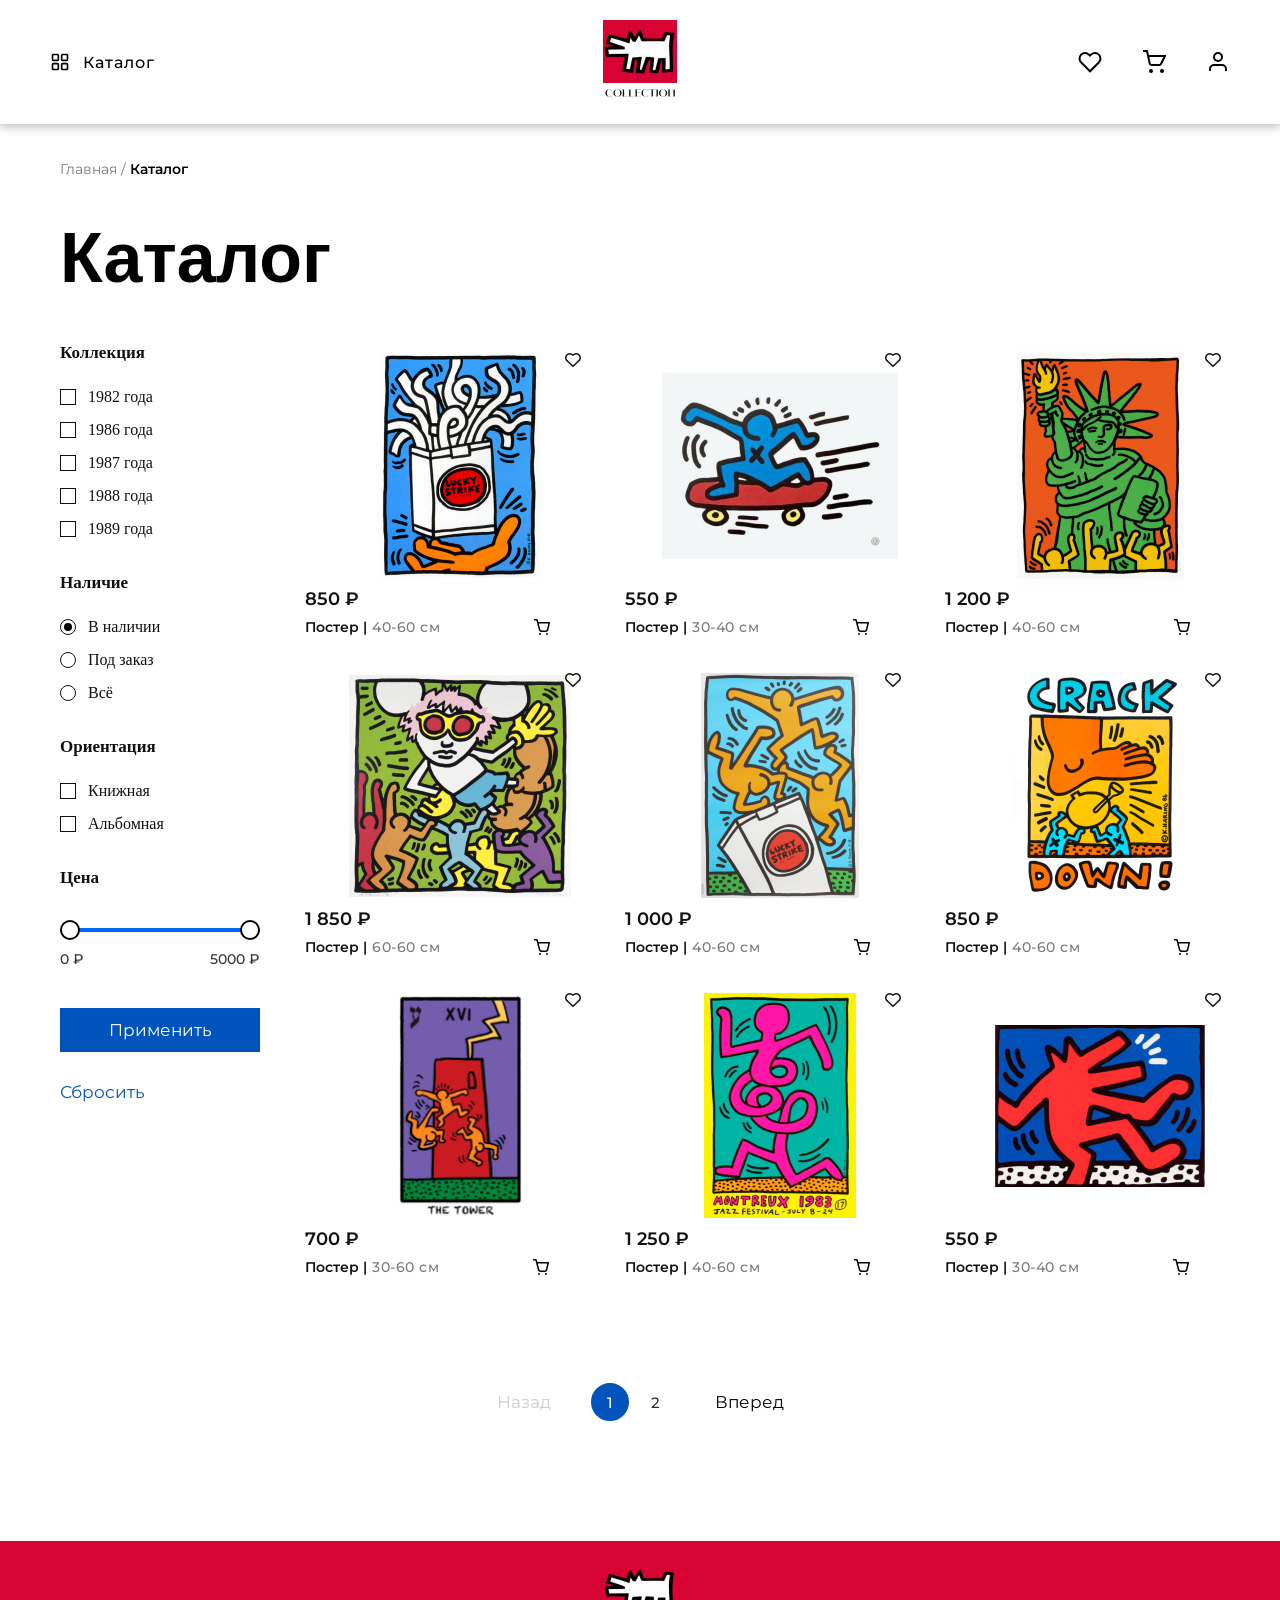
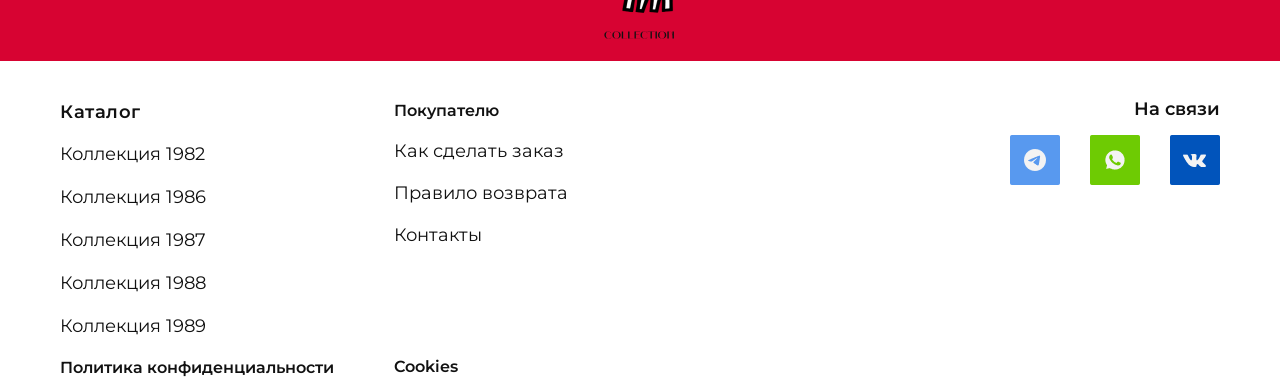
==== catalog.html @ 84c4f64f "Add files via upload" ====
<!DOCTYPE html>
<html lang="ru">

<head>
    <meta charset="UTF-8">
    <meta name="viewport" content="width=device-width, initial-scale=1.0">
    <title>Каталог | Постеры Кита Харинга</title>

    <link rel="preconnect" href="https://fonts.googleapis.com">
    <link rel="preconnect" href="https://fonts.gstatic.com" crossorigin>
    <link href="https://fonts.googleapis.com/css2?family=Montserrat:wght@300;400;500;600;700;800&display=swap"
        rel="stylesheet">


    <link rel="stylesheet" href="index.css">
    <link rel="stylesheet" href="catalog.css">
</head>

<body>
    <div class="container">
        <header class="site-header">
            <div class="header-left">
                <a href="catalog.html" class="catalog-link">
                    <svg width="20" height="20" viewBox="0 0 24 24" fill="none" stroke="currentColor" stroke-width="2"
                        style="margin-right: 8px; vertical-align: middle;">
                        <rect x="3" y="3" width="7" height="7" rx="1" />
                        <rect x="14" y="3" width="7" height="7" rx="1" />
                        <rect x="3" y="14" width="7" height="7" rx="1" />
                        <rect x="14" y="14" width="7" height="7" rx="1" />
                    </svg>
                    <span style="vertical-align: middle;">Каталог</span>
                </a>
            </div>

            <div class="header-center">
                <a href="index.html" class="logo-link">
                    <img src="logo.png" alt="Название сайта" class="logo-img">
                </a>
            </div>

            <div class="header-right">
                <a href="#" class="icon-link favorites-icon" id="favoritesIcon">
                    <svg width="24" height="24" viewBox="0 0 24 24" fill="none" stroke="currentColor" stroke-width="2">
                        <path
                            d="M20.84 4.61a5.5 5.5 0 0 0-7.78 0L12 5.67l-1.06-1.06a5.5 5.5 0 0 0-7.78 7.78l1.06 1.06L12 21.23l7.78-7.78 1.06-1.06a5.5 5.5 0 0 0 0-7.78z" />
                    </svg>
                    <span class="counter-badge favorites-counter" id="favoritesCounter">0</span>
                </a>
                <a href="#" class="icon-link cart-icon" id="cartIcon">
                    <svg width="24" height="24" viewBox="0 0 24 24" fill="none" stroke="currentColor" stroke-width="2">
                        <circle cx="9" cy="21" r="1" />
                        <circle cx="20" cy="21" r="1" />
                        <path d="M1 1h4l2.7 12.4a2 2 0 0 0 2 1.6h7.6a2 2 0 0 0 2-1.6L23 6H6" />
                    </svg>
                    <span class="counter-badge cart-counter" id="cartCounter">0</span>
                </a>
                <div id="userSection" class="user-section">
                </div>
            </div>
        </header>

        <div class="catalog-breadcrumbs">
            <a href="index.html">Главная</a> / <span>Каталог</span>
        </div>
        <h1 class="catalog-title">Каталог</h1>
        <div class="catalog-container">
            <div class="filters-sidebar">

                <div class="filter-section">
                    <div class="filter-section-title">Коллекция</div>
                    <div class="filter-options">
                        <label class="filter-checkbox">
                            <input type="checkbox" class="filter-input">
                            <span class="filter-checkmark"></span>
                            <span class="filter-label">1982 года</span>
                        </label>
                        <label class="filter-checkbox">
                            <input type="checkbox" class="filter-input">
                            <span class="filter-checkmark"></span>
                            <span class="filter-label">1986 года</span>
                        </label>
                        <label class="filter-checkbox">
                            <input type="checkbox" class="filter-input">
                            <span class="filter-checkmark"></span>
                            <span class="filter-label">1987 года</span>
                        </label>
                        <label class="filter-checkbox">
                            <input type="checkbox" class="filter-input">
                            <span class="filter-checkmark"></span>
                            <span class="filter-label">1988 года</span>
                        </label>
                        <label class="filter-checkbox">
                            <input type="checkbox" class="filter-input">
                            <span class="filter-checkmark"></span>
                            <span class="filter-label">1989 года</span>
                        </label>
                    </div>
                </div>

                <div class="filter-section">
                    <div class="filter-section-title">Наличие</div>
                    <div class="filter-options">
                        <label class="filter-radio">
                            <input type="radio" name="availability" class="filter-input" checked>
                            <span class="filter-radio-custom"></span>
                            <span class="filter-label">В наличии</span>
                        </label>
                        <label class="filter-radio">
                            <input type="radio" name="availability" class="filter-input">
                            <span class="filter-radio-custom"></span>
                            <span class="filter-label">Под заказ</span>
                        </label>
                        <label class="filter-radio">
                            <input type="radio" name="availability" class="filter-input">
                            <span class="filter-radio-custom"></span>
                            <span class="filter-label">Всё</span>
                        </label>
                    </div>
                </div>

                <div class="filter-section">
                    <div class="filter-section-title">Ориентация</div>
                    <div class="filter-options">
                        <label class="filter-checkbox">
                            <input type="checkbox" class="filter-input">
                            <span class="filter-checkmark"></span>
                            <span class="filter-label">Книжная</span>
                        </label>
                        <label class="filter-checkbox">
                            <input type="checkbox" class="filter-input">
                            <span class="filter-checkmark"></span>
                            <span class="filter-label">Альбомная</span>
                        </label>
                    </div>
                </div>


                <div class="filter-section">
                    <div class="filter-section-title">Цена</div>
                    <div class="price-range">
                        <div class="range-slider">
                            <div class="slider-track"></div>
                            <input type="range" class="range-min" min="0" max="5000" value="0" step="100">
                            <input type="range" class="range-max" min="0" max="5000" value="5000" step="100">
                        </div>
                        <div class="price-labels">
                            <span class="price-label min-label">0 ₽</span>
                            <span class="price-label max-label">5000 ₽</span>
                        </div>
                        <div class="price-inputs" style="display: none;">
                            <input type="text" class="price-input min-price" value="0">
                            <span class="price-dash">—</span>
                            <input type="text" class="price-input max-price" value="5000">
                        </div>
                    </div>
                </div>

                <div class="filter-buttons">
                    <button class="apply-filters-btn">Применить</button>
                    <div class="reset-link">Сбросить</div>
                </div>
            </div>

            <div class="products-grid" id="products-grid">
                <div class="catalog-poster-item" data-product-id="1" data-collection="1986" data-available="true"
                    data-orientation="portrait" data-price="850" data-id="1">
                    <div class="catalog-poster-block">
                        <div class="catalog-poster-heart">
                            <img src="сердце.png" alt="В избранное" class="catalog-heart-icon">
                        </div>
                        <div class="catalog-poster-inside">
                            <img src="12.png" alt="Постер 1" class="catalog-poster-img">
                        </div>
                    </div>
                    <div class="catalog-poster-bottom">
                        <div class="catalog-poster-price">850 ₽</div>
                        <div class="catalog-poster-info">
                            <span class="catalog-poster-title">
                                <span class="poster-label">Постер |</span>
                                <span class="poster-size">40-60 см</span>
                            </span>
                            <a href="#" class="catalog-poster-cart">
                                <img src="корзина.png" alt="Корзина" class="catalog-cart-icon">
                            </a>
                        </div>
                    </div>
                </div>

                <div class="catalog-poster-item" data-collection="1987" data-available="true"
                    data-orientation="portrait" data-price="550" data-id="2">
                    <div class="catalog-poster-block">
                        <div class="catalog-poster-heart">
                            <img src="сердце.png" alt="В избранное" class="catalog-heart-icon">
                        </div>
                        <div class="catalog-poster-inside">
                            <img src="22.png" alt="Постер 2" class="catalog-poster-img">
                        </div>
                    </div>
                    <div class="catalog-poster-bottom">
                        <div class="catalog-poster-price">550 ₽</div>
                        <div class="catalog-poster-info">
                            <span class="catalog-poster-title">
                                <span class="poster-label">Постер |</span>
                                <span class="poster-size">30-40 см</span>
                            </span>
                            <a href="#" class="catalog-poster-cart">
                                <img src="корзина.png" alt="Корзина" class="catalog-cart-icon">
                            </a>
                        </div>
                    </div>
                </div>

                <div class="catalog-poster-item" data-collection="1986" data-available="true"
                    data-orientation="portrait" data-price="1200" data-id="3">
                    <div class="catalog-poster-block">
                        <div class="catalog-poster-heart">
                            <img src="сердце.png" alt="В избранное" class="catalog-heart-icon">
                        </div>
                        <div class="catalog-poster-inside">
                            <img src="32.png" alt="Постер 3" class="catalog-poster-img">
                        </div>
                    </div>
                    <div class="catalog-poster-bottom">
                        <div class="catalog-poster-price">1 200 ₽</div>
                        <div class="catalog-poster-info">
                            <span class="catalog-poster-title">
                                <span class="poster-label">Постер |</span>
                                <span class="poster-size">40-60 см</span>
                            </span>
                            <a href="#" class="catalog-poster-cart">
                                <img src="корзина.png" alt="Корзина" class="catalog-cart-icon">
                            </a>
                        </div>
                    </div>
                </div>

                <div class="catalog-poster-item" data-collection="1986" data-available="true"
                    data-orientation="portrait" data-price="1850" data-id="4">
                    <div class="catalog-poster-block">
                        <div class="catalog-poster-heart">
                            <img src="сердце.png" alt="В избранное" class="catalog-heart-icon">
                        </div>
                        <div class="catalog-poster-inside">
                            <img src="42.png" alt="Постер 4" class="catalog-poster-img">
                        </div>
                    </div>
                    <div class="catalog-poster-bottom">
                        <div class="catalog-poster-price">1 850 ₽</div>
                        <div class="catalog-poster-info">
                            <span class="catalog-poster-title">
                                <span class="poster-label">Постер |</span>
                                <span class="poster-size">60-60 см</span>
                            </span>
                            <a href="product.html" class="catalog-poster-cart">
                                <img src="корзина.png" alt="Корзина" class="catalog-cart-icon">
                            </a>
                        </div>
                    </div>
                </div>

                <div class="catalog-poster-item" data-collection="1986" data-available="true"
                    data-orientation="portrait" data-price="1000" data-id="5">
                    <div class="catalog-poster-block">
                        <div class="catalog-poster-heart">
                            <img src="сердце.png" alt="В избранное" class="catalog-heart-icon">
                        </div>
                        <div class="catalog-poster-inside">
                            <img src="52.png" alt="Постер 5" class="catalog-poster-img">
                        </div>
                    </div>
                    <div class="catalog-poster-bottom">
                        <div class="catalog-poster-price">1 000 ₽</div>

                        <div class="catalog-poster-info">
                            <span class="catalog-poster-title">
                                <span class="poster-label">Постер |</span>
                                <span class="poster-size">40-60 см</span>
                            </span>
                            <a href="#" class="catalog-poster-cart">
                                <img src="корзина.png" alt="Корзина" class="catalog-cart-icon">
                            </a>
                        </div>
                    </div>
                </div>

                <div class="catalog-poster-item" data-collection="1986" data-available="true"
                    data-orientation="portrait" data-price="850" data-id="6">
                    <div class="catalog-poster-block">
                        <div class="catalog-poster-heart">
                            <img src="сердце.png" alt="В избранное" class="catalog-heart-icon">
                        </div>
                        <div class="catalog-poster-inside">
                            <img src="62.png" alt="Постер 6" class="catalog-poster-img">
                        </div>
                    </div>
                    <div class="catalog-poster-bottom">
                        <div class="catalog-poster-price">850 ₽</div>
                        <div class="catalog-poster-info">
                            <span class="catalog-poster-title">
                                <span class="poster-label">Постер |</span>
                                <span class="poster-size">40-60 см</span>
                            </span>
                            <a href="#" class="catalog-poster-cart">
                                <img src="корзина.png" alt="Корзина" class="catalog-cart-icon">
                            </a>
                        </div>
                    </div>
                </div>
                <div class="catalog-poster-item" data-collection="1986" data-available="true"
                    data-orientation="portrait" data-price="700" data-id="7">
                    <div class="catalog-poster-block">
                        <div class="catalog-poster-heart">
                            <img src="сердце.png" alt="В избранное" class="catalog-heart-icon">
                        </div>
                        <div class="catalog-poster-inside">
                            <img src="72.png" alt="Постер 6" class="catalog-poster-img">
                        </div>
                    </div>
                    <div class="catalog-poster-bottom">
                        <div class="catalog-poster-price">700 ₽</div>
                        <div class="catalog-poster-info">
                            <span class="catalog-poster-title">
                                <span class="poster-label">Постер |</span>
                                <span class="poster-size">30-60 см</span>
                            </span>
                            <a href="#" class="catalog-poster-cart">
                                <img src="корзина.png" alt="Корзина" class="catalog-cart-icon">
                            </a>
                        </div>
                    </div>
                </div>
                <div class="catalog-poster-item" data-collection="1986" data-available="true"
                    data-orientation="portrait" data-price="1250" data-id="8">
                    <div class="catalog-poster-block">
                        <div class="catalog-poster-heart">
                            <img src="сердце.png" alt="В избранное" class="catalog-heart-icon">
                        </div>
                        <div class="catalog-poster-inside">
                            <img src="82.png" alt="Постер 6" class="catalog-poster-img">
                        </div>
                    </div>
                    <div class="catalog-poster-bottom">
                        <div class="catalog-poster-price">1 250 ₽</div>
                        <div class="catalog-poster-info">
                            <span class="catalog-poster-title">
                                <span class="poster-label">Постер |</span>
                                <span class="poster-size">40-60 см</span>
                            </span>
                            <a href="#" class="catalog-poster-cart">
                                <img src="корзина.png" alt="Корзина" class="catalog-cart-icon">
                            </a>
                        </div>
                    </div>
                </div>
                <div class="catalog-poster-item" data-collection="1986" data-available="true"
                    data-orientation="portrait" data-price="550" data-id="9">
                    <div class="catalog-poster-block">
                        <div class="catalog-poster-heart">
                            <img src="сердце.png" alt="В избранное" class="catalog-heart-icon">
                        </div>
                        <div class="catalog-poster-inside">
                            <img src="92.png" alt="Постер 6" class="catalog-poster-img">
                        </div>
                    </div>
                    <div class="catalog-poster-bottom">
                        <div class="catalog-poster-price">550 ₽</div>
                        <div class="catalog-poster-info">
                            <span class="catalog-poster-title">
                                <span class="poster-label">Постер |</span>
                                <span class="poster-size">30-40 см</span>
                            </span>
                            <a href="#" class="catalog-poster-cart">
                                <img src="корзина.png" alt="Корзина" class="catalog-cart-icon">
                            </a>
                        </div>
                    </div>
                </div>
                <div class="catalog-poster-item" data-collection="1986" data-available="true"
                    data-orientation="portrait" data-price="450" data-id="10">
                    <div class="catalog-poster-block">
                        <div class="catalog-poster-heart">
                            <img src="сердце.png" alt="В избранное" class="catalog-heart-icon">
                        </div>
                        <div class="catalog-poster-inside">
                            <img src="102.png" alt="Постер 6" class="catalog-poster-img">
                        </div>
                    </div>
                    <div class="catalog-poster-bottom">
                        <div class="catalog-poster-price">450 ₽</div>
                        <div class="catalog-poster-info">
                            <span class="catalog-poster-title">
                                <span class="poster-label">Постер |</span>
                                <span class="poster-size">20-30 см</span>
                            </span>
                            <a href="#" class="catalog-poster-cart">
                                <img src="корзина.png" alt="Корзина" class="catalog-cart-icon">
                            </a>
                        </div>
                    </div>
                </div>
                <div class="catalog-poster-item" data-collection="1986" data-available="true"
                    data-orientation="portrait" data-price="1150" data-id="11">
                    <div class="catalog-poster-block">
                        <div class="catalog-poster-heart">
                            <img src="сердце.png" alt="В избранное" class="catalog-heart-icon">
                        </div>
                        <div class="catalog-poster-inside">
                            <img src="112.png" alt="Постер 6" class="catalog-poster-img">
                        </div>
                    </div>
                    <div class="catalog-poster-bottom">
                        <div class="catalog-poster-price">1 150 ₽</div>
                        <div class="catalog-poster-info">
                            <span class="catalog-poster-title">
                                <span class="poster-label">Постер |</span>
                                <span class="poster-size">50-60 см</span>
                            </span>
                            <a href="#" class="catalog-poster-cart">
                                <img src="корзина.png" alt="Корзина" class="catalog-cart-icon">
                            </a>
                        </div>
                    </div>
                </div>
                <div class="catalog-poster-item" data-collection="1986" data-available="true"
                    data-orientation="portrait" data-price="1350" data-id="12">
                    <div class="catalog-poster-block">
                        <div class="catalog-poster-heart">
                            <img src="сердце.png" alt="В избранное" class="catalog-heart-icon">
                        </div>
                        <div class="catalog-poster-inside">
                            <img src="122.png" alt="Постер 6" class="catalog-poster-img">
                        </div>
                    </div>
                    <div class="catalog-poster-bottom">
                        <div class="catalog-poster-price">1 350 ₽</div>
                        <div class="catalog-poster-info">
                            <span class="catalog-poster-title">
                                <span class="poster-label">Постер |</span>
                                <span class="poster-size">40-60 см</span>
                            </span>
                            <a href="#" class="catalog-poster-cart">
                                <img src="корзина.png" alt="Корзина" class="catalog-cart-icon">
                            </a>
                        </div>


                    </div>
                </div>
                <div class="catalog-poster-item" data-collection="1986" data-available="true"
                    data-orientation="portrait" data-price="850" data-id="13">
                    <div class="catalog-poster-block">
                        <div class="catalog-poster-heart">
                            <img src="сердце.png" alt="В избранное" class="catalog-heart-icon">
                        </div>
                        <div class="catalog-poster-inside">
                            <img src="image 55.png" alt="Постер 6" class="catalog-poster-img">
                        </div>
                    </div>
                    <div class="catalog-poster-bottom">
                        <div class="catalog-poster-price">850 ₽</div>
                        <div class="catalog-poster-info">
                            <span class="catalog-poster-title">
                                <span class="poster-label">Постер |</span>
                                <span class="poster-size">40-40 см</span>
                            </span>
                            <a href="#" class="catalog-poster-cart">
                                <img src="корзина.png" alt="Корзина" class="catalog-cart-icon">
                            </a>
                        </div>
                    </div>
                </div>
                <div class="catalog-poster-item" data-collection="1986" data-available="true"
                    data-orientation="portrait" data-price="550" data-id="14">
                    <div class="catalog-poster-block">
                        <div class="catalog-poster-heart">
                            <img src="сердце.png" alt="В избранное" class="catalog-heart-icon">
                        </div>
                        <div class="catalog-poster-inside">
                            <img src="image 60.png" alt="Постер 6" class="catalog-poster-img">
                        </div>
                    </div>
                    <div class="catalog-poster-bottom">
                        <div class="catalog-poster-price">550 ₽</div>
                        <div class="catalog-poster-info">
                            <span class="catalog-poster-title">
                                <span class="poster-label">Постер |</span>
                                <span class="poster-size">50-40 см</span>
                            </span>
                            <a href="#" class="catalog-poster-cart">
                                <img src="корзина.png" alt="Корзина" class="catalog-cart-icon">
                            </a>
                        </div>
                    </div>
                </div>
                <div class="catalog-poster-item" data-collection="1986" data-available="true"
                    data-orientation="portrait" data-price="650" data-id="15">
                    <div class="catalog-poster-block">
                        <div class="catalog-poster-heart">
                            <img src="сердце.png" alt="В избранное" class="catalog-heart-icon">
                        </div>
                        <div class="catalog-poster-inside">
                            <img src="image 47.png" alt="Постер 6" class="catalog-poster-img">
                        </div>
                    </div>
                    <div class="catalog-poster-bottom">
                        <div class="catalog-poster-price">650 ₽</div>
                        <div class="catalog-poster-info">
                            <span class="catalog-poster-title">
                                <span class="poster-label">Постер |</span>
                                <span class="poster-size">50-40 см</span>
                            </span>
                            <a href="#" class="catalog-poster-cart">
                                <img src="корзина.png" alt="Корзина" class="catalog-cart-icon">
                            </a>
                        </div>
                    </div>
                </div>
                <div class="catalog-poster-item" data-collection="1986" data-available="true"
                    data-orientation="portrait" data-price="550" data-id="16">
                    <div class="catalog-poster-block">
                        <div class="catalog-poster-heart">
                            <img src="сердце.png" alt="В избранное" class="catalog-heart-icon">
                        </div>
                        <div class="catalog-poster-inside">
                            <img src="image 48.png" alt="Постер 6" class="catalog-poster-img">
                        </div>
                    </div>
                    <div class="catalog-poster-bottom">
                        <div class="catalog-poster-price">550 ₽</div>
                        <div class="catalog-poster-info">
                            <span class="catalog-poster-title">
                                <span class="poster-label">Постер |</span>
                                <span class="poster-size">50-40 см</span>
                            </span>
                            <a href="#" class="catalog-poster-cart">
                                <img src="корзина.png" alt="Корзина" class="catalog-cart-icon">
                            </a>
                        </div>
                    </div>
                </div>
            </div>
        </div>

        <div class="pagination">
            <a href="#" class="pagination-prev">
                <span class="pagination-arrow-text">Назад</span>
            </a>

            <div class="pagination-pages">
                <a href="#" class="pagination-page active">1</a>
                <a href="#" class="pagination-page">2</a>
                <a href="#" class="pagination-page">3</a>
                <a href="#" class="pagination-page">4</a>
                <a href="#" class="pagination-page">5</a>
                <a href="#" class="pagination-page">6</a>
                <span class="pagination-dots">...</span>
                <a href="#" class="pagination-page">11</a>
            </div>

            <a href="#" class="pagination-next">
                <span class="pagination-arrow-text">Вперед</span>
            </a>
        </div>

        <script src="catalog.js"></script>
        <script src="index.js"></script>
</body>
<div class="footer-red-line">
    <img src="Group 1045948.png" alt="KEITH" class="footer-logo-img">
</div>

<div class="footer-info">
    <div class="footer-info-columns">
        <div class="footer-column">
            <div class="footer-copyright">Каталог</div>
            <div class="footer-policy">Коллекция 1982</div>
            <div class="footer-policy">Коллекция 1986</div>
            <div class="footer-policy">Коллекция 1987</div>
            <div class="footer-policy">Коллекция 1988</div>
            <div class="footer-policy">Коллекция 1989</div>
            <div class="footer-policy2">Политика конфиденциальности</div>
        </div>

        <div class="footer-column">
            <div class="footer-contacts">Покупателю</div>
            <div class="footer-phone">Как сделать заказ</div>
            <div class="footer-phone">Правило возврата</div>
            <div class="footer-phone">Контакты</div>
            <div class="footer-sell">Cookies</div>
        </div>
    </div>
</div>

<div class="footer-social">
    <div class="social-title">На связи</div>
    <div class="social-icons">
        <a href="#" class="social-icon">
            <img src="tg.png" alt="Telegram" class="social-img">
        </a>
        <a href="#" class="social-icon">
            <img src="phone.png" alt="WhatsApp" class="social-img">
        </a>
        <a href="#" class="social-icon">
            <img src="vk.png" alt="VK" class="social-img">
        </a>
    </div>
</div>
</div>
</footer>

</html>
---- index.css ----
* {
    margin: 0;
    padding: 0;
    box-sizing: border-box;
}

body {
    overflow-x: hidden;
    width: 100%;
    margin: 0;
    padding: 0 60px 40px 60px;
}

.container {
    max-width: 1400px;
    width: 100%;
    margin: 0 auto;
    overflow: visible;
    margin-top: 160px;
}


.site-header {
    display: flex;
    justify-content: space-between;
    align-items: center;
    padding: 20px 230px;
    margin-bottom: 40px;
    flex-wrap: wrap;
    position: fixed;
    top: 0;
    left: 0;
    right: 0;
    background-color: #ffffff;
    z-index: 1000;
    box-shadow: 0 2px 10px rgba(0, 0, 0, 0.3);
    box-sizing: border-box;
    width: 100%;
}

.header-left {
    flex: 1;
}

.catalog-link {
    font-family: 'Montserrat', sans-serif;
    font-size: 16px;
    font-weight: 500;
    text-decoration: none;
    color: #000;
    letter-spacing: 1px;
    padding-bottom: 5px;
    cursor: pointer;
}

.catalog-link:hover {
    color: #1066D0;
}

.header-center {
    flex: 1;
    display: flex;
    justify-content: center;
}

.logo {
    font-size: 200px;
    font-weight: 900;
    letter-spacing: 2px;
    text-transform: uppercase;
    color: #000;
    text-decoration: none;
    padding: 8px 20px;
    transition: all 0.3s;
}

.logo:hover {
    background-color: #000;
    color: #fff;
}

.header-right {
    flex: 1;
    display: flex;
    justify-content: flex-end;
    gap: 50px;
}

.icon-link {
    color: #000;
    text-decoration: none;
    transition: color 0.3s ease;
    line-height: 1;
}

.icon-link:hover {
    color: #0066ff;
}

.icon-link svg {
    display: block;
    width: 24px;
    height: 24px;
}


.icon-cart,
.icon-user {
    width: 22px;
    height: 22px;
    fill: none;
    stroke: currentColor;
    stroke-width: 2;
    stroke-linecap: round;
    stroke-linejoin: round;
}

.hero-section {
    display: flex;
    flex-wrap: wrap;
    justify-content: space-between;
    align-items: flex-start;
    margin-bottom: 80px;
    padding-bottom: 40px;
}

.title-block {
    flex: 0 0 auto;
    max-width: 40%;
}

.main-title {
    font-size: 180px;
    font-weight: 800;
    line-height: 0.9;
    text-transform: uppercase;
    color: #000;
    margin-bottom: 20px;
}

.main-title span {
    display: block;
}

.collection-block {
    display: flex;
    flex-direction: column;
    align-items: flex-start;
    gap: 10px;
    margin-top: 320px;
}

.collection-year {
    display: flex;
    align-items: baseline;
    gap: 10px;
}

.collection-text {
    font-family: 'Montserrat', sans-serif;
    font-size: 18px;
    font-weight: 400;
    color: #000;
}

.collection-number {
    font-family: 'Moniqa', sans-serif;
    font-weight: 800;
    font-size: 60px;
    color: #000;
    line-height: 1;
}

.watch-link {
    display: inline-block;
    font-family: 'Montserrat', sans-serif;
    font-size: 18px;
    font-weight: 400;
    color: #fff;
    background-color: #003cff;
    padding: 12px 52px;
    text-decoration: none;
    border-radius: 0px;
    transition: all 0.3s ease;
    border: none;
    margin-top: 5px;
}

.product-block {
    flex: 0 0 300px;
    background-color: #f5f5f5;
    padding: 25px;
    border: 1px solid #ddd;
}

.product-image-placeholder {
    width: 100%;
    height: 250px;
    background-color: #e0e0e0;
    margin-bottom: 15px;
    display: flex;
    align-items: flex-end;
    justify-content: flex-start;
    padding: 15px;
    font-size: 14px;
    color: #666;
    border: 1px solid #ccc;
    background-image: repeating-linear-gradient(45deg, #ccc 0px, #ccc 2px, transparent 2px, transparent 8px);
}

.product-code {
    font-size: 14px;
    color: #444;
    margin-bottom: 5px;
    letter-spacing: 1px;
}

.product-sizes {
    display: flex;
    gap: 15px;
    font-size: 20px;
    font-weight: bold;
    margin-top: 10px;
}

.product-sizes span {
    cursor: default;
}

.stats-numbers {
    display: flex;
    gap: 30px;
    font-size: 22px;
    margin: 40px 0;
    padding: 20px 0;
    font-family: 'Moniqa', sans-serif;
    font-weight: 800;
    align-items: center;
    position: relative;
    left: 0;
    left: 1180px;
    right: 50px;
    margin-top: -580px;
    margin-bottom: 1000px;
}


.stats-numbers span {
    color: #000;
    display: inline-block;
    line-height: 1;
    vertical-align: middle;
}

.stats-numbers .highlight {
    color: #00aa00;
    font-size: 30px;
    font-weight: 800;
    position: relative;
    top: -1px;
    transform: translateY(-5px);
}


@font-face {
    font-family: 'Moniqa';
    src: url('fonts/OpenType-PS (OTF)/Moniqa-Display.otf') format('opentype');
    font-weight: 500;
    font-style: normal;
}

@font-face {
    font-family: 'Moniqa';
    src: url('fonts/OpenType-PS (OTF)/Moniqa-BoldDisplay.otf') format('opentype');
    font-weight: 700;
    font-style: normal;
}

.main-title,
.text-part {
    margin-left: 40px;
    font-family: 'Moniqa', sans-serif;
    font-weight: 700;
    word-spacing: 0.15em;
    font-size: 200px;
    text-transform: uppercase;
}

.main-title {
    display: flex;
    align-items: center;
    font-size: 180px;
    font-weight: 800;
    line-height: 0.9;
    letter-spacing: 5px;
    text-transform: uppercase;
    color: #000;
}

.hash {
    font-size: 0.8em;
    margin-right: 5px;
}

.text-part {
    margin-left: 20px;
    display: flex;
    gap: 5px;
}

.main-title {
    display: flex;
    align-items: center;
    font-size: 180px;
    font-weight: 800;
    text-transform: uppercase;
    gap: 10px;
}

.t-poster-lines {
    position: relative;
    display: inline-block;
    width: 100px;
    height: 160px;
    margin-left: 15px;
}

.t-poster-lines::before {
    content: '';
    position: absolute;
    top: 5px;
    left: -25px;
    width: 100%;
    height: 1px;
    background-color: #000;
    z-index: 2;
}

.t-poster-lines::after {
    content: '';
    position: absolute;
    top: 5px;
    left: -7px;
    width: 10px;
    height: 598px;
    background-color: #000;
    z-index: 2;
}

.t-poster-lines .right-line {
    position: absolute;
    top: 5px;
    left: 60px;
    right: 0;
    width: 1600px;
    height: 1px;
    background-color: #000;
    z-index: 2;
}

.t-poster-lines .poster-image {
    position: absolute;
    top: -250px;
    left: 27px;
    right: -469px;
    bottom: -588px;
    background-image: url('87.png');
    background-size: contain;
    background-position: center;
    background-repeat: no-repeat;
    border: none;
    z-index: 1;
}

.pokazalos-text {
    font-family: 'Moniqa', sans-serif;
    font-style: italic;
    font-size: 250px;
    font-weight: 500;
    color: #000;
    text-transform: uppercase;
    letter-spacing: -0.02em;
    position: relative;
    top: 420px;
    left: 200px;
}



.content-section {
    display: flex;
    flex-wrap: wrap;
    gap: 60px;
    margin: 60px 0;
    justify-content: space-between;
    width: 100%;
    margin-top: -390px;
    position: relative;
    top: -80px;
}

.left-info {
    flex: 1 1 40%;
}

.artist-name {
    font-family: 'Moniqa', sans-serif;
    font-weight: 800;
    font-size: 87px;
    line-height: 1;
    margin-bottom: 34px;
    padding-left: 0px;
}

.artist-description {
    font-family: 'Montserrat', sans-serif;
    font-size: 18px;
    line-height: 1.5;
    max-width: 320px;
    color: #222;
    margin-bottom: 30px;
}

.right-quote {
    flex: 1 1 40%;
    display: flex;
    justify-content: flex-end;
    margin-top: -480px;
    top: 0;
    transform: none;
}


.photo-with-button {
    position: relative;
    width: 100%;
    max-width: 500px;
    margin: 0 auto;
    margin-left: 540px;
    margin-top: 30px;
}

.artist-photo {
    width: 100%;
    height: auto;

}

.artist-photo img {
    width: 862px;
    height: auto;
    display: block;
    height: 862px;
    object-fit: cover;
}

.read-article-overlay {
    position: absolute;
    bottom: 30%;
    left: -150px;
    display: inline-block;
    font-family: 'Montserrat', sans-serif;
    font-size: 18px;
    font-weight: 400;
    color: #ffffff;
    background-color: #0154BB;
    padding: 12px 52px;
    text-decoration: none;
    white-space: nowrap;
    z-index: 2;
    transition: all 0.3s ease;
}

.photo-caption {
    display: flex;
    justify-content: space-between;
    align-items: center;
    width: 100%;
    max-width: 500px;
    margin-top: 900px;
    font-family: 'Montserrat', sans-serif;
    padding: 0 5px;
}

.caption-left {
    font-size: 14px;
    color: #666;
    margin-left: -500px;
}

.pdf-placeholder {
    display: inline-block;
    padding: 4px 8px;
    border: 1px solid #999;
    font-size: 12px;
    text-transform: uppercase;
    position: relative;
    left: -20px;
}

.caption-right {
    display: flex;
    gap: 10px;
    font-size: 16px;
}

.caption-name {
    font-weight: 300;
    color: #111111;
}

.caption-year {
    font-weight: 300;
    color: #111111;
}

.popular-section {
    width: 100vw;
    position: relative;
    left: 50%;
    right: 50%;
    margin-left: -50vw;
    margin-right: -50vw;
    background-color: #ffffff;
    padding: 60px 0;
    overflow: hidden;
    box-sizing: border-box;
}

.popular-title {
    font-family: 'Moniqa', sans-serif;
    font-weight: 800;
    font-size: 84px;
    margin-bottom: 40px;

    max-width: 1400px;
    margin-left: auto;
    margin-right: auto;
    padding-left: 400px;
    width: 100%;
    box-sizing: border-box;
}

.posters-carousel {
    width: 100%;
    position: relative;
}

.posters-container {
    display: flex;
    gap: 0;
    overflow-x: auto;
    overflow-y: hidden;
    scroll-behavior: smooth;
    padding: 40px 0;
    cursor: grab;
    scrollbar-width: none;
    -webkit-overflow-scrolling: touch;
    overscroll-behavior-x: contain;
}

.posters-container::-webkit-scrollbar {
    display: none;
}

.posters-container::before {
    content: '';
    flex: 0 0 60px;
}

.posters-container::after {
    content: '';
    flex: 0 0 60px;
}

.poster-item {
    flex: 0 0 auto;
    width: 466px;
    text-align: center;
    margin: 0;
    padding: 0;
}

.poster-wrapper {
    position: relative;
    width: 100%;
    display: flex;
    justify-content: center;
    align-items: center;
}

.selection-frame {
    position: absolute;
    top: -25px;
    left: -25px;
    right: -25px;
    bottom: -25px;
    border: 4px solid #000;
    opacity: 0;
    transition: opacity 0.3s ease;
    z-index: 20;
    pointer-events: none;
}

.selection-frame::before,
.selection-frame::after {
    content: '';
    position: absolute;
    top: 50%;
    width: 24px;
    height: 24px;
    border-top: 4px solid #000;
    border-right: 4px solid #000;
    transform: translateY(-50%);
    pointer-events: auto;
    z-index: 30;
    cursor: pointer;
}

.selection-frame::before {
    left: -35px;
    transform: translateY(-50%) rotate(-135deg);
}

.selection-frame::after {
    right: -35px;
    transform: translateY(-50%) rotate(45deg);
}

.selection-frame::before:hover,
.selection-frame::after:hover {
    border-color: #666;
    transform: translateY(-50%) scale(1.1);
}

.poster-item.selected .selection-frame {
    opacity: 1;
}

.color-frame {
    width: 100%;
    height: 466px;
    padding: 110px;
    box-sizing: border-box;
    position: relative;
    z-index: 10;
}

.red-frame {
    background-color: #5899EF;
}

.blue-frame {
    background-color: #FAEB50;
}

.green-frame {
    background-color: #6ECB03;
}

.yellow-frame {
    background-color: #EC6F2D;
}

.purple-frame {
    background-color: #FAEB50;
}

.poster-placeholder {
    width: 100%;
    height: 100%;
    background-color: rgba(255, 255, 255, 0.2);
    border: 2px dashed rgba(255, 255, 255, 0.5);
    display: flex;
    align-items: center;
    justify-content: center;
}

.placeholder-text {
    font-family: 'Montserrat', sans-serif;
    font-size: 14px;
    color: #fff;
    text-shadow: 1px 1px 0 rgba(0, 0, 0, 0.2);
    text-transform: uppercase;
    text-align: center;
}

.poster-caption {
    font-family: 'Montserrat', sans-serif;
    font-size: 16px;
    font-weight: 300;
    color: #333;
    margin-top: 30px;
    z-index: 15;
}

.shops-section {
    margin: 80px 0;
    width: 100%;
}

.shops-title {
    font-family: 'Moniqa', sans-serif;
    font-weight: 800;
    font-size: 84px;
    margin-bottom: 80px;
    text-align: center;
    letter-spacing: 3px;
}

.shops-container {
    display: flex;
    gap: 40px;
    align-items: flex-start;
}

.shops-addresses {
    flex: 0 0 30%;
    display: flex;
    flex-direction: column;
    gap: 40px;

}

.shop-item {
    border-bottom: 1px solid #000;
    padding-bottom: 20px;
}

.address-street {
    font-family: 'Montserrat', sans-serif;
    font-weight: 500;
    font-size: 18px;
    color: #7A7A7A;
}

.address-place {
    font-family: 'Montserrat', sans-serif;
    font-weight: 600;
    font-size: 18px;
    color: #111111;

}

.address-type {
    font-family: 'Montserrat', sans-serif;
    font-weight: 400;
    font-size: 18px;
    color: #7A7A7A;
}

.shop-hours {
    font-family: 'Moniqa', sans-serif;
    font-weight: 500;
    font-size: 14px;
    color: #666;
}

.shops-map-container {
    flex: 0 0 70%;
    margin-left: 50px;
}

.map-image {
    width: 862px;
    height: 623px;
    border: 2px solid #000;
    margin-bottom: 20px;
    overflow: hidden;
}

.map-img {
    width: 100%;
    height: 100%;
    object-fit: cover;
    display: block;
}

.map-landmarks {
    display: flex;
    flex-wrap: wrap;
    gap: 10px 20px;
    padding: 10px 0;
}

.landmark {
    font-family: 'Montserrat', sans-serif;
    font-size: 14px;
    color: #444;
    position: relative;
    padding-left: 12px;
}

.landmark::before {
    content: "•";
    position: absolute;
    left: 0;
    color: #000;
    font-weight: bold;
}

.shop-card:first-child {
    background-color: #fff;
    padding: 20px;
    margin-bottom: 20px;
    position: relative;
    box-shadow: 0 0 25px -5px rgba(0, 0, 0, 0.4);
}

.shop-card:first-child::before {
    content: '';
    position: absolute;
    left: 0;
    top: 0;
    bottom: 0;
    width: 6px;
    background-color: #00aa00;
}

.shop-card-content {
    padding-left: 15px;
}

.shop-name {
    font-family: 'Moniqa', sans-serif;
    font-weight: 700;
    font-size: 40px;
    margin-bottom: 12px;
    color: #000;
}

.shop-address {
    font-family: 'Montserrat', sans-serif;
    font-weight: 400;
    font-size: 16px;
    line-height: 1.5;
    color: #333;
    margin-bottom: 20px;
}

.shop-status {
    display: flex;
    align-items: center;
    gap: 10px;
    margin-top: 15px;
}

.status-dot {
    width: 12px;
    height: 12px;
    background-color: #6ECB03;
    border-radius: 50%;
    display: inline-block;
}

.status-text {
    font-family: 'Montserrat', sans-serif;
    font-weight: 400;
    font-size: 18px;
    color: #111111;
}


.shops-addresses {
    flex: 0 0 30%;
    display: flex;
    flex-direction: column;
    gap: 20px;
}

.site-footer {
    margin-top: 80px;
    width: 100%;
    padding-bottom: 200px;
}

.footer-red-line {
    width: 100vw;
    position: relative;
    left: 50%;
    right: 50%;
    margin-left: -50vw;
    margin-right: -50vw;
    background-color: #D70332;
    height: 120px;
    display: flex;
    align-items: center;
    justify-content: center;
}

.footer-logo {
    font-family: 'Moniqa', sans-serif;
    font-weight: 800;
    font-size: 36px;
    color: #fff;
    text-transform: uppercase;
    letter-spacing: 4px;
    background-color: #000;
    padding: 8px 30px;
    display: inline-block;
}

.footer-bottom {
    max-width: 1400px;
    margin: 40px auto 0;
    padding: 0 60px 40px;
    display: flex;
    justify-content: space-between;
    flex-wrap: wrap;
    gap: 40px;
}

.footer-info {
    flex: 1;
    margin-top: 40px;
}

.footer-info-columns {
    display: flex;
    gap: 80px;
}

.footer-column {
    display: flex;
    flex-direction: column;
    gap: 20px;
}

.footer-copyright {
    font-family: 'Montserrat', sans-serif;
    font-weight: 600;
    font-size: 18px;
    color: #111111;
    letter-spacing: 0.5px;

}

.footer-policy {
    font-family: 'Montserrat', sans-serif;
    font-weight: 400;
    font-size: 18px;
    color: #111111;
    text-decoration: none;
    transition: color 0.3s ease;
    border-bottom: 1px solid transparent;
    cursor: pointer;
}

.footer-policy:hover {
    color: #0154BB;
}

.footer-policy2 {
    font-family: 'Montserrat', sans-serif;
    font-weight: 600;
    font-size: 16px;
    color: #111111;
    text-decoration: none;
    transition: color 0.3s ease;
    border-bottom: 1px solid transparent;
    cursor: pointer;
}

.footer-policy2:hover {
    color: #0154BB;
}

.footer-contacts {
    font-family: 'Montserrat', sans-serif;
    font-weight: 600;
    font-size: 16px;
    color: #111111;
}


.footer-phone {
    font-family: 'Montserrat', sans-serif;
    font-weight: 00;
    font-size: 18px;
    color: #111111;
    cursor: pointer;
}

.footer-phone:hover {
    color: #0154BB;
}

.footer-sell {
    font-family: 'Montserrat', sans-serif;
    font-weight: 600;
    font-size: 16px;
    color: #111111;
    line-height: 1.4;
    cursor: pointer;
    gap: 200px;
    margin-top: auto;
}

.footer-sell:hover {
    color: #0154BB;
}

.footer-social {
    display: flex;
    flex-direction: column;
    align-items: flex-end;
    gap: 15px;
    align-self: flex-start;
    margin-top: -270px;
}

.social-title {
    font-family: 'Montserrat', sans-serif;
    font-weight: 600;
    font-size: 18px;
    color: #111111;

}

.social-icons {
    display: flex;
    gap: 30px;
}

.social-icon {
    width: 50px;
    height: 50px;
    display: flex;
    align-items: center;
    justify-content: center;
    transition: all 0.3s ease;
}



.poster-image {
    transition: opacity 0.3s ease;
    opacity: 1;
}

.stats-numbers span {
    cursor: pointer;
    transition: all 0.3s ease;
}

.stats-numbers span:hover {
    transform: scale(1.1);
}

.stats-numbers .highlight {
    color: #00aa00;
    font-size: 30px;
    font-weight: 800;
    position: relative;
    top: -5px;
}

.cart-icon {
    position: relative;
}

.cart-counter {
    position: absolute;
    top: -8px;
    right: -8px;
    background-color: #ff0000;
    color: #fff;
    font-size: 12px;
    font-weight: bold;
    width: 18px;
    height: 18px;
    border-radius: 50%;
    display: flex;
    align-items: center;
    justify-content: center;
    font-family: 'Montserrat', sans-serif;
}

.header-right {
    flex: 1;
    display: flex;
    justify-content: flex-end;
    gap: 40px;
    align-items: center;
}

.icon-link {
    position: relative;
    color: #000;
    text-decoration: none;
    transition: color 0.3s ease;
}

.icon-link:hover {
    color: #0066ff;
}

.icon-link svg {
    width: 24px;
    height: 24px;
    display: block;
}

.counter-badge {
    position: absolute;
    top: -10px;
    right: -10px;
    color: #111111;
    font-size: 14px;
    font-weight: bold;
    font-family: 'Montserrat', sans-serif;
    display: none;
    background: none;
    min-width: auto;
    height: auto;
    padding: 0;
    border: none;
}

body.logged-in .counter-badge {
    display: block;
}

.heart-icon.active {
    content: url('сердце.png');
}

.auth-overlay {
    position: fixed;
    top: 0;
    left: 0;
    width: 100%;
    height: 100%;
    background-color: rgba(0, 0, 0, 0.5);
    display: flex;
    align-items: center;
    justify-content: center;
    z-index: 10000;
    opacity: 0;
    transition: opacity 0.3s ease;
}

.auth-overlay.active {
    opacity: 1;
}

.auth-modal {
    background-color: #fff;
    border: 3px solid #000;
    padding: 40px;
    max-width: 400px;
    width: 90%;
    transform: scale(0.9);
    transition: transform 0.3s ease;
}

.auth-overlay.active .auth-modal {
    transform: scale(1);
}

.auth-modal h3 {
    font-family: 'Montserrat', sans-serif;
    font-weight: 600;
    font-size: 30px;
    margin-bottom: 20px;
    text-align: center;
}

.auth-modal p {
    font-family: 'Montserrat', sans-serif;
    font-size: 14px;
    margin-bottom: 30px;
    text-align: center;
    line-height: 1.5;
    color: #333;
}

.auth-modal-buttons {
    display: flex;
    flex-direction: column;
    gap: 10px;
}

.auth-btn {
    padding: 12px;
    text-align: center;
    font-family: 'Montserrat', sans-serif;
    font-weight: 600;
    font-size: 16px;
    text-decoration: none;
    border: none;
    cursor: pointer;
    transition: all 0.3s ease;
}

.login-btn {
    background-color: #0154BB;
    color: #fff;
}

.login-btn:hover {
    background-color: #003c8f;
}

.register-btn {
    background-color: transparent;
    color: #000;
    border: 2px solid #000;
}

.register-btn:hover {
    background-color: #000;
    color: #fff;
}

.close-btn {
    background-color: transparent;
    color: #666;
}

.close-btn:hover {
    color: #000;
}

.action-notification {
    position: fixed;
    bottom: 20px;
    right: 20px;
    background-color: #0154BB;
    color: #fff;
    padding: 15px 25px;
    border: 2px solid #000;
    font-family: 'Montserrat', sans-serif;
    font-size: 14px;
    z-index: 10001;
    transform: translateX(100%);
    transition: transform 0.3s ease;
}

.action-notification.show {
    transform: translateX(0);
}




@media (max-width: 1340px) {

    .container {
        margin-top: 160px;
    }

    .main-title {
        font-size: 150px;
    }

    .collection-block {
        margin-top: 250px;
        margin-bottom: 100px;
    }

    .stats-numbers {
        left: 800px !important;
        margin-top: -500px !important;
        margin-bottom: 800px !important;
        gap: 25px;
    }

    .pokazalos-text {
        font-size: 200px;
        top: 380px;
        left: 150px;
    }

    .content-section {
        margin-top: -350px;
    }

    .right-quote {
        margin-top: -430px;
    }

    .photo-with-button {
        margin-left: 400px;
    }

    .artist-photo img {
        width: 776px;
        height: 767px;
    }

    .read-article-overlay {
        left: -120px;
    }

    .photo-caption {
        margin-top: 730px;
        margin-right: 100px;
    }

    .caption-left {
        margin-left: -500px;
    }

    .popular-title {
        padding-left: 500px;
        font-size: 70px;
    }

    .shops-map-container {
        margin-left: 30px;
    }

    .map-image {
        width: 776px;
        height: 561px;
    }

    .footer-social {
        margin-top: -280px;
    }

    .footer-info-columns {
        gap: 60px;
    }

    .site-header {
        padding: 20px 50px;
    }
}
---- catalog.css ----
.catalog-breadcrumbs {
    font-family: 'Montserrat', sans-serif;
    font-size: 14px;
    color: #7A7A7A;
    margin: 30px 0 20px;
    font-weight: 400;
    margin-bottom: 55px;
}

.catalog-breadcrumbs a {
    color: #7A7A7A;
    text-decoration: none;
}

.catalog-breadcrumbs a:hover {
    color: #111111;
    text-decoration: underline;
}

.catalog-breadcrumbs span {
    color: #000;
    font-weight: 600;
}

.catalog-title {
    font-family: 'Moniqa', sans-serif;
    font-weight: 800;
    font-size: 84px;
    margin-bottom: 55px;
    color: #000;
}

.catalog-container {
    display: flex;
    gap: 60px;
    margin-bottom: 80px;
    position: relative;
}

.filters-sidebar {
    flex: 0 0 280px;
    position: relative;
    z-index: 1;
}


.filter-section {
    margin-bottom: 35px;
}

.filter-section-title {
    font-weight: 600;
    font-size: 18px;
    margin-bottom: 32px;
    color: #111111;
}

.filter-options {
    display: flex;
    flex-direction: column;
    gap: 15px;
}

.filter-checkbox,
.filter-radio {
    display: flex;
    align-items: center;
    gap: 15px;
    cursor: pointer;
    position: relative;
}

.filter-input {
    position: absolute;
    opacity: 0;
    width: 0;
    height: 0;
}

.filter-checkmark {
    width: 16px;
    height: 16px;
    border: 1.5px solid #111111;
    display: inline-block;
    position: relative;
    background: transparent;
}

.filter-radio-custom {
    width: 16px;
    height: 16px;
    border: 1.5px solid #111111;
    border-radius: 50%;
    display: inline-block;
    position: relative;
    background-color: transparent;
}

.filter-checkbox .filter-input:checked+.filter-checkmark {
    background-color: transparent;
}

.filter-checkbox .filter-input:checked+.filter-checkmark::after {
    content: '';
    position: absolute;
    left: 4px;
    top: 0px;
    width: 5px;
    height: 10px;
    border: solid #000;
    border-width: 0 2px 2px 0;
    transform: rotate(45deg);
}

.filter-radio .filter-input:checked+.filter-radio-custom::after {
    content: '';
    position: absolute;
    top: 3px;
    left: 3px;
    width: 8px;
    height: 8px;
    background-color: #000;
    border-radius: 50%;
}

.filter-label {
    font-size: 18px;
    color: #111111;
}

.price-range {
    margin-top: 32px;
    width: 100%;
    margin-bottom: 60px;
}

.range-slider {
    position: relative;
    height: 20px;
    margin-bottom: 10px;
    width: 100%;

}

.slider-track {
    position: absolute;
    top: 8px;
    left: 0;
    right: 0;
    height: 4px;
    background: #ddd;
    border-radius: 2px;
}

.range-min,
.range-max {
    position: absolute;
    top: 0;
    width: 100%;
    height: 20px;
    background: none;
    pointer-events: none;
    -webkit-appearance: none;
}

.range-min::-webkit-slider-thumb,
.range-max::-webkit-slider-thumb {
    pointer-events: auto;
    -webkit-appearance: none;
    width: 20px;
    height: 20px;
    background: #fff;
    border: 2px solid #000;
    border-radius: 50%;
    cursor: pointer;
}

.price-labels {
    display: flex;
    justify-content: space-between;
    width: 100%;
    margin-top: 5px;
    font-family: 'Montserrat', sans-serif;
    font-size: 14px;
    color: #333;
    font-weight: 500;
}

.min-label {
    text-align: left;
}

.max-label {
    text-align: right;
}

.price-inputs {
    display: none;
}


.filter-buttons {
    display: flex;
    flex-direction: column;
    gap: 15px;
    margin-top: 40px;
}

.apply-filters-btn {
    padding: 15px;
    background-color: #0154BB;
    color: #fff;
    border: none;
    font-family: 'Montserrat', sans-serif;
    font-weight: 400;
    font-size: 18px;
    cursor: pointer;
    margin-bottom: 10px;
}

.reset-link {
    font-family: 'Montserrat', sans-serif;
    font-size: 18px;
    color: #0154BB;
    text-decoration: underline;
    text-decoration-color: transparent;
    cursor: pointer;
    font-weight: 400;
    padding: 5px 0;
}


.products-grid {
    display: grid !important;
    grid-template-columns: repeat(3, 359px) !important;
    gap: 0 !important;
    width: 1077px !important;
    margin: 0 !important;
}


.catalog-poster-item {
    width: 359px !important;
    height: 359px !important;
    margin: 0 !important;
    padding: 0 !important;
    box-sizing: border-box !important;
    display: flex;
    flex-direction: column;
    border: 2px solid #000;
}


.catalog-poster-item {
    border: none !important;
}

.catalog-poster-block {
    width: 100%;
    height: 280px;
    position: relative;
    box-sizing: border-box;
    display: flex;
    align-items: center;
    justify-content: center;
}


.page-2,
.page-3,
.page-4 {
    display: none;
}

.page-2,
.page-3,
.page-4 {
    display: none !important;
}

.catalog-poster-item[style*="display: block"] {
    display: block !important;
}

.catalog-poster-heart {
    position: absolute;
    top: -5px;
    right: 45px;
    z-index: 10;
    width: 24px;
    height: 24px;
}

.catalog-heart-icon {
    content: url('сердце.png');
    width: 24px;
    height: 24px;
    display: block;
    cursor: pointer;
    transition: filter 0.3s ease;
}

.catalog-heart-icon:hover {
    content: url('heart.png');
}

.catalog-poster-inside {
    width: 100%;
    height: 100%;
    display: flex;
    align-items: center;
    justify-content: center;
}

.catalog-poster-img {
    max-width: 100%;
    max-height: 100%;
    object-fit: contain;
}

.catalog-poster-bottom {
    padding: 0 5px;
    width: 359px;
    height: 100px;
}

.catalog-poster-price {
    font-family: 'Montserrat', sans-serif;
    font-weight: 600;
    font-size: 20px;
    margin-bottom: 8px;
    color: #111111;
}

.catalog-poster-info {
    display: flex;

    align-items: center;
}

.catalog-poster-title {
    display: flex;
    align-items: center;
    gap: 5px;
    flex-wrap: wrap;

}

.poster-label {
    font-family: 'Montserrat', sans-serif;
    font-weight: 600;
    font-size: 16px;
    color: #111111;
}

.poster-size {
    font-family: 'Montserrat', sans-serif;
    font-weight: 500;
    font-size: 16px;
    color: #7A7A7A;
    letter-spacing: 0.5px;
}

.catalog-poster-cart {
    display: flex;
    align-items: center;
    justify-content: center;
    margin-left: 130px;

}

.catalog-cart-icon {
    content: url('корзина.png');
    width: 24px;
    height: 24px;
    display: block;
    cursor: pointer;
    transition: filter 0.3s ease;
}

.catalog-cart-icon:hover {
    content: url('Component\ 8.png');
}

.products-grid.flex-version {
    display: flex;
    flex-wrap: wrap;
    width: 1077px;
    margin: 0 auto;
}


.products-grid.flex-version .catalog-poster-item {
    flex: 0 0 359px;
}

.pagination {
    display: flex;
    align-items: center;
    justify-content: center;
    gap: 30px;
    margin: 50px 0 150px;
    font-family: 'Montserrat', sans-serif;
}

.pagination-prev,
.pagination-next {
    display: flex;
    align-items: center;
    justify-content: center;
    padding: 10px 20px;
    color: #000;
    text-decoration: none;
    font-weight: 400;
    font-size: 18px;
    transition: all 0.3s ease;
    cursor: pointer;
}



.pagination-prev.disabled,
.pagination-next.disabled {
    border-color: #ccc;
    color: #ccc;
    pointer-events: none;
    cursor: default;
}

.pagination-prev.disabled:hover,
.pagination-next.disabled:hover {
    background-color: transparent;
    color: #ccc;
}

.pagination-pages {
    display: flex;
    align-items: center;
    gap: 8px;
}

.pagination-page {
    display: flex;
    align-items: center;
    justify-content: center;
    width: 40px;
    height: 40px;
    border: 2px solid transparent;
    color: #333;
    text-decoration: none;
    font-weight: 500;
    font-size: 16px;
    transition: all 0.3s ease;
    border-radius: 50%;
}

.pagination-page:hover {
    border-color: #ccc;
}

.pagination-page.active {
    border-color: #0154BB;
    background-color: #0154BB;
    color: #fff;
}


.pagination-dots {
    color: #666;
    margin: 0 5px;
    font-weight: 500;
}

.pagination-info {
    text-align: center;
    font-family: 'Montserrat', sans-serif;
    font-size: 14px;
    color: #666;
    margin-bottom: 40px;
}


.header-right .icon-link,
.header-right a.icon-link,
.icon-link {
    position: relative;
    color: #000 !important;
    text-decoration: none;
    transition: color 0.3s ease;
    display: flex;
    align-items: center;
    justify-content: center;
    background: none !important;
    border: none !important;
    padding: 0 !important;
    margin: 0;
    outline: none;
}

.header-right .icon-link:hover,
.header-right a.icon-link:hover,
.icon-link:hover {
    color: #0066ff !important;
    background: none !important;
    border: none !important;
}


.logout-icon:hover,
#logoutBtn:hover,
a[title="Выйти"]:hover {
    color: #0059ff !important;
}

.icon-link svg {
    width: 24px;
    height: 24px;
    display: block;
    stroke: currentColor;
}

button,
a,
a:hover,
a:focus,
a:active {
    background: none;
    border: none;
    outline: none;
    text-decoration: none;
}

.user-section {
    display: flex;
    align-items: center;
}

body.logged-in .favorites-icon svg,
body.logged-in .cart-icon svg,
body.logged-in .icon-link svg {
    fill: #0154BB;
    stroke: #0154BB;
}

.favorites-icon svg,
.cart-icon svg {
    fill: none;
    stroke: #000;
    transition: all 0.3s ease;
}

.favorites-icon:hover svg,
.cart-icon:hover svg {
    stroke: #0154BB;
}


body.logged-in .favorites-icon:hover svg,
body.logged-in .cart-icon:hover svg {
    transform: scale(1.1);
    fill: #0154BB;
    stroke: #0154BB;
}


.catalog-heart-icon {
    width: 24px;
    height: 24px;
    display: block;
    cursor: pointer;
    transition: all 0.3s ease;
    content: url('сердце.png');
}

.catalog-heart-icon.active {
    content: url('heart.png');
}

.catalog-heart-icon:hover {
    transform: scale(1.1);
}

#logoutBtn svg {
    fill: none;
    stroke: #000;
}

@media (max-width: 1340px) {

    .catalog-breadcrumbs {
        margin-bottom: 40px;
    }

    .catalog-title {
        font-size: 70px;
        margin-bottom: 45px;
    }

    .catalog-container {
        gap: 40px;
    }

    .filters-sidebar {
        flex: 0 0 200px;
    }

    .filter-section-title {
        font-size: 17px;
        margin-bottom: 25px;
    }

    .filter-label {
        font-size: 16px;
    }

    .filter-checkbox,
    .filter-radio {
        gap: 12px;
    }

    .price-range {
        margin-bottom: 40px;
    }

    .apply-filters-btn {
        font-size: 17px;
        padding: 12px;
    }

    .reset-link {
        font-size: 17px;
    }

    .products-grid {
        grid-template-columns: repeat(3, 320px) !important;
        width: 960px !important;
    }

    .catalog-poster-item {
        width: 320px !important;
        height: 320px !important;
    }

    .catalog-poster-block {
        height: 245px;
    }

    .catalog-poster-bottom {
        width: 320px;
        height: 75px;
    }

    .catalog-poster-heart {
        top: 5px;
        right: 35px;
    }

    .catalog-poster-price {
        font-size: 18px;
        margin-bottom: 5px;
    }

    .poster-label {
        font-size: 14px;
    }

    .poster-size {
        font-size: 14px;
    }

    .catalog-poster-cart {
        margin-left: 90px;
    }

    .pagination {
        margin: 40px 0 120px;
        gap: 25px;
    }

    .pagination-prev,
    .pagination-next {
        font-size: 17px;
        padding: 8px 15px;
    }

    .pagination-page {
        width: 38px;
        height: 38px;
        font-size: 15px;
    }
}
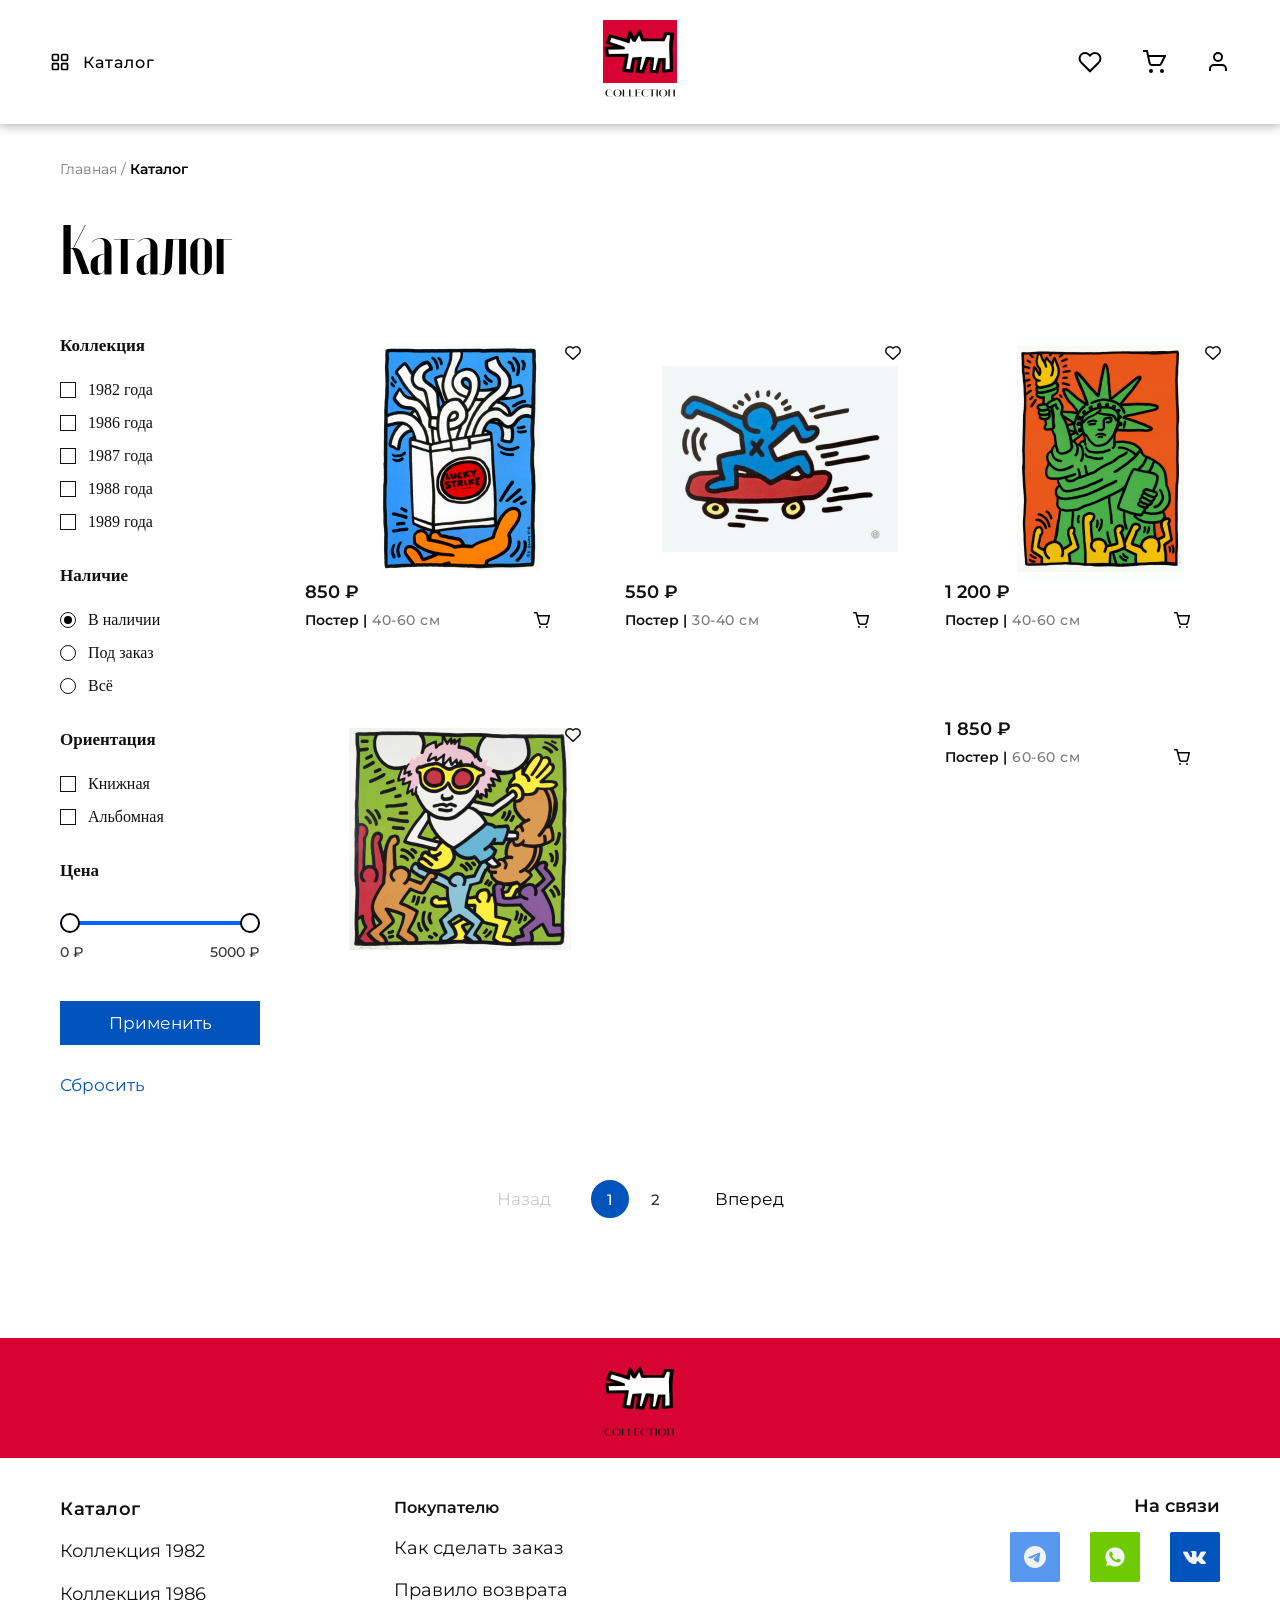
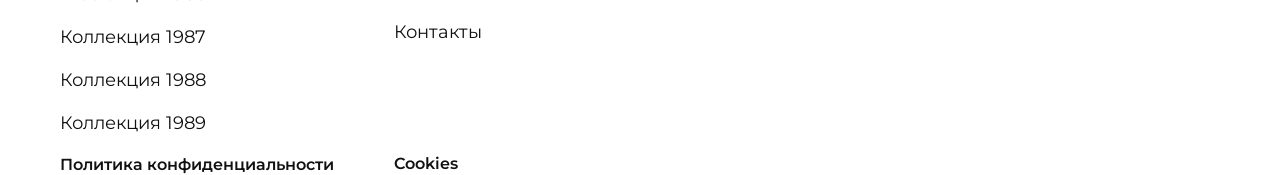
==== commit ce94312e: "Update catalog.html" ====
--- a/catalog.html
+++ b/catalog.html
@@ -240,7 +240,7 @@
                         <div class="catalog-poster-heart">
                             <img src="сердце.png" alt="В избранное" class="catalog-heart-icon">
                         </div>
-                        <div class="catalog-poster-inside">
+                         <a href="product.html?id=4">
                             <img src="42.png" alt="Постер 4" class="catalog-poster-img">
                         </div>
                     </div>
@@ -608,4 +608,4 @@
 </div>
 </footer>
 
-</html>+</html>
--- a/index.css
+++ b/index.css
@@ -264,14 +264,14 @@
 
 @font-face {
     font-family: 'Moniqa';
-    src: url('fonts/OpenType-PS (OTF)/Moniqa-Display.otf') format('opentype');
+    src: url('fonts/Moniqa-Display.otf') format('opentype');
     font-weight: 500;
     font-style: normal;
 }
 
 @font-face {
     font-family: 'Moniqa';
-    src: url('fonts/OpenType-PS (OTF)/Moniqa-BoldDisplay.otf') format('opentype');
+    src: url('fonts/Moniqa-BoldDisplay.otf') format('opentype');
     font-weight: 700;
     font-style: normal;
 }
@@ -1327,4 +1327,6 @@
     .site-header {
         padding: 20px 50px;
     }
-}+
+}
+
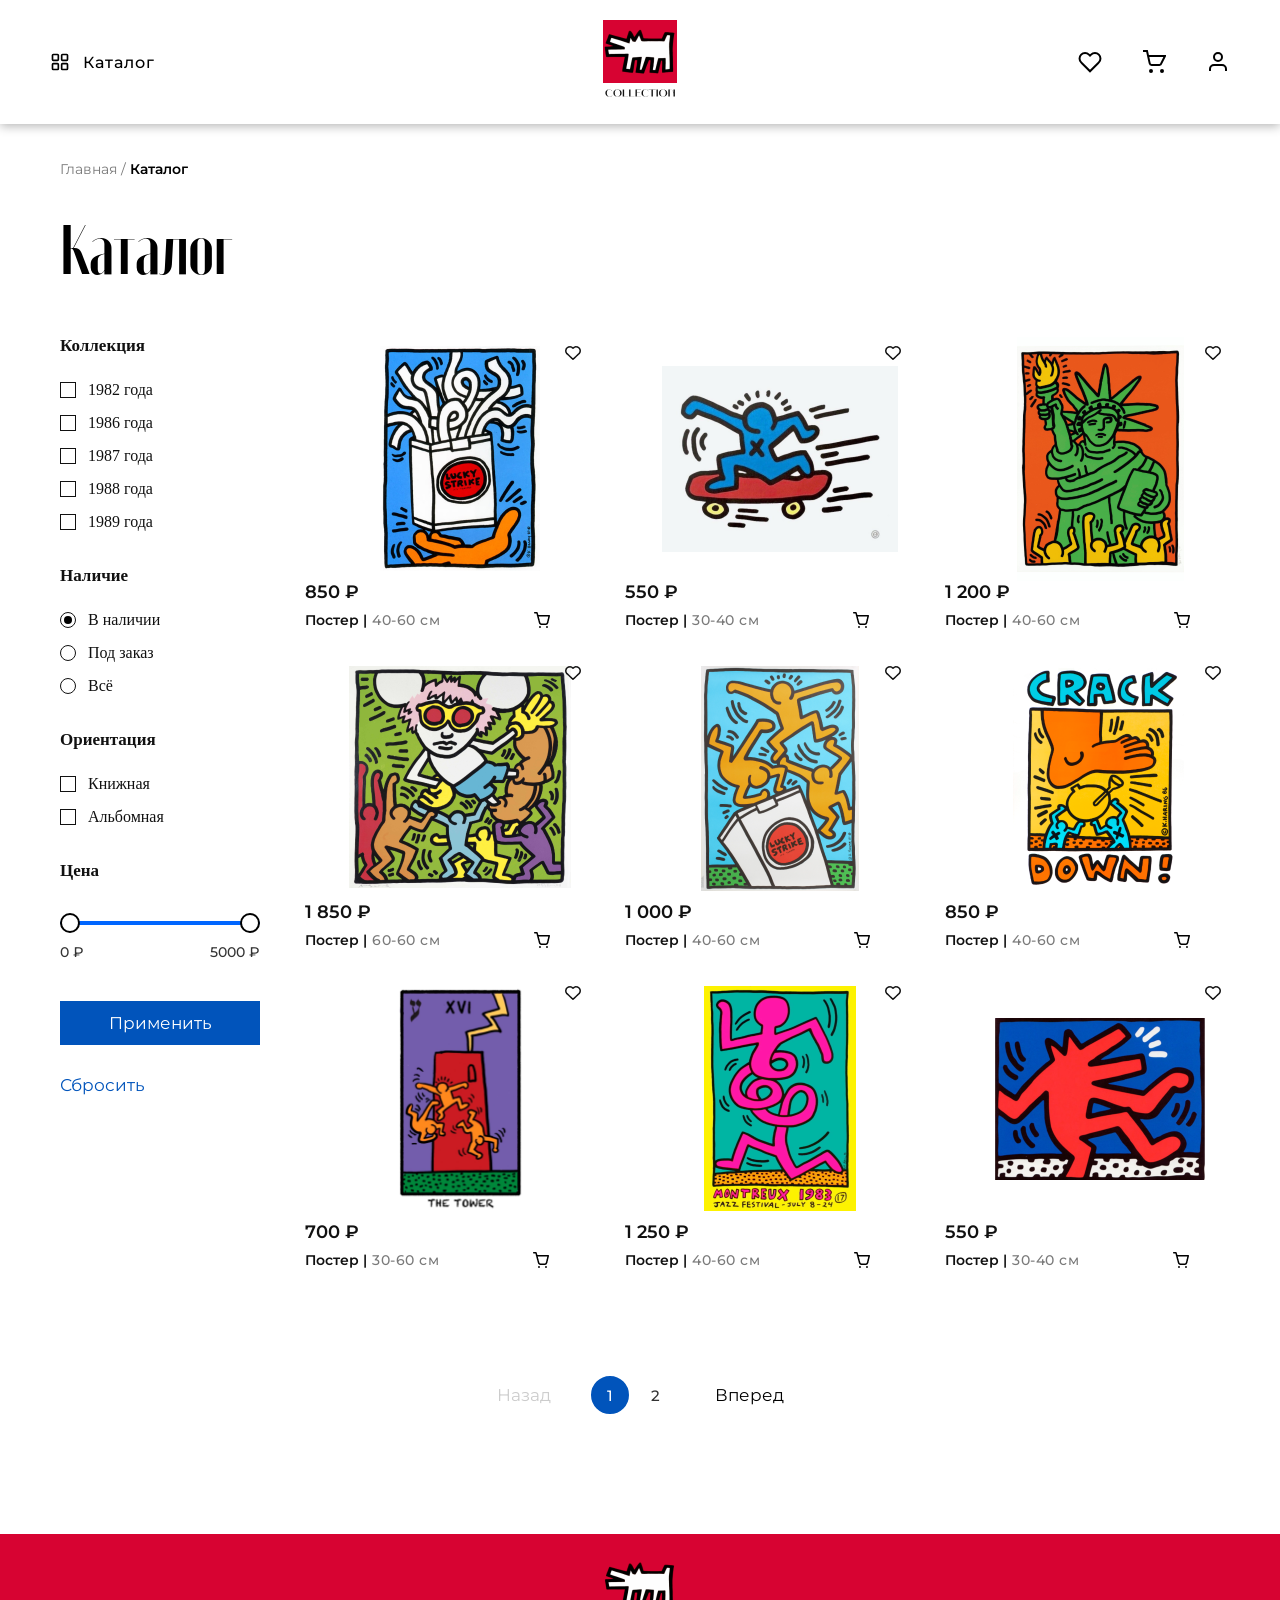
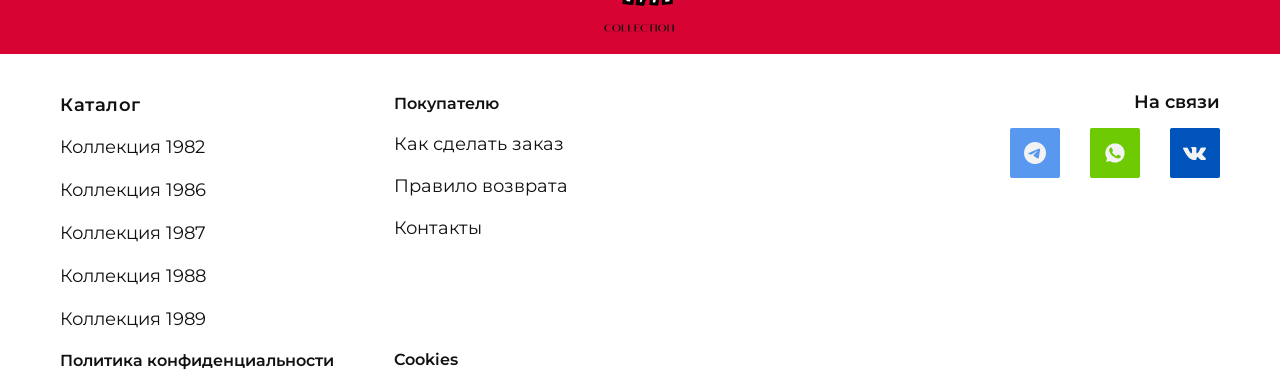
==== commit 9b4d2eb7: "Update catalog.html" ====
--- a/catalog.html
+++ b/catalog.html
@@ -240,7 +240,8 @@
                         <div class="catalog-poster-heart">
                             <img src="сердце.png" alt="В избранное" class="catalog-heart-icon">
                         </div>
-                         <a href="product.html?id=4">
+                        <div class="catalog-poster-inside">
+                         <a href="product.html">
                             <img src="42.png" alt="Постер 4" class="catalog-poster-img">
                         </div>
                     </div>
